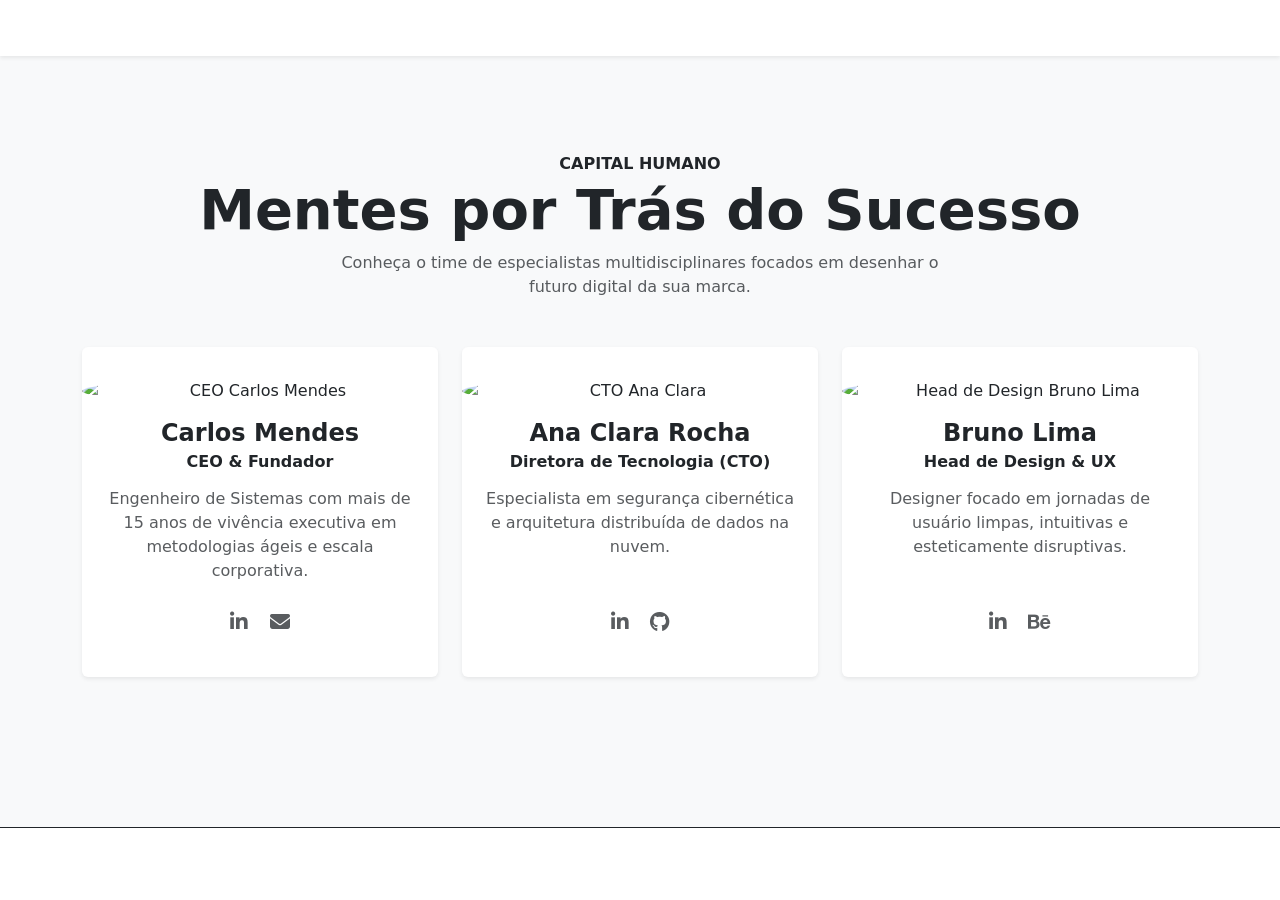
==== index.html @ ee26bb87 "Add files via upload" ====
<!DOCTYPE html>
<html lang="pt-BR">
<head>
    <meta charset="UTF-8">
    <meta name="viewport" content="width=device-width, initial-scale=1.0">
    <title>Nossa Equipe - InovaBrand</title>
    <!-- Bootstrap 5 CSS via CDN -->
    <link href="https://cdn.jsdelivr.net/npm/bootstrap@5.3.0/dist/css/bootstrap.min.css" rel="stylesheet">
    <!-- Font Awesome para Ícones -->
    <link rel="stylesheet" href="https://cdnjs.cloudflare.com/ajax/libs/font-awesome/6.4.0/css/all.min.css">
    <!-- Estilos Personalizados -->
    <link rel="stylesheet" href="css/estilo.css">
</head>
<body class="d-flex flex-column min-vh-100">

    <!-- BARRA DE NAVEGAÇÃO -->
    <nav class="navbar navbar-expand-lg navbar-dark bg-marca-primaria sticky-top shadow-sm">
        <div class="container">
            <a class="navbar-brand fw-bold text-uppercase d-flex align-items-center" href="index.html">
                <i class="fa-solid fa-rocket text-marca-secundaria me-2"></i>
                Inova<span class="text-marca-secundaria">Brand</span>
            </a>
            <button class="navbar-toggler" type="button" data-bs-toggle="collapse" data-bs-target="#navbarNav">
                <span class="navbar-toggler-icon"></span>
            </button>
            <div class="collapse navbar-collapse" id="navbarNav">
                <ul class="navbar-nav ms-auto fw-semibold">
                    <li class="nav-item"><a class="nav-link px-3" href="index.html">Início</a></li>
                    <li class="nav-item"><a class="nav-link px-3" href="index.html#sobre">Sobre Nós</a></li>
                    <li class="nav-item"><a class="nav-link px-3" href="index.html#produtos">Produtos</a></li>
                    <li class="nav-item"><a class="nav-link px-3 active" href="equipe.html">Equipe</a></li>
                    <li class="nav-item"><a class="nav-link px-3" href="index.html#contato">Contato</a></li>
                </ul>
            </div>
        </div>
    </nav>

    <!-- PÁGINA DE EQUIPE CORPORATIVA -->
    <section class="py-5 bg-light flex-grow-1">
        <div class="container my-5">
            <div class="text-center mb-5">
                <span class="text-marca-secundaria fw-bold text-uppercase">Capital Humano</span>
                <h1 class="display-4 fw-bold text-marca-primaria">Mentes por Trás do Sucesso</h1>
                <p class="text-muted mx-auto" style="max-width: 650px;">Conheça o time de especialistas multidisciplinares focados em desenhar o futuro digital da sua marca.</p>
            </div>

            <div class="row g-4 justify-content-center">
                <!-- Membro 1 -->
                <div class="col-12 col-sm-6 col-md-6 col-lg-4">
                    <div class="card card-equipe border-0 shadow-sm text-center h-100 py-4">
                        <img src="https://images.unsplash.com/photo-1560250097-0b93528c311a?auto=format&fit=crop&w=400&q=80" class="card-img-top rounded-circle mx-auto mt-2" alt="CEO Carlos Mendes">
                        <div class="card-body">
                            <h4 class="card-title fw-bold text-marca-primaria mb-1">Carlos Mendes</h4>
                            <h6 class="text-marca-secundaria fw-semibold mb-3">CEO & Fundador</h6>
                            <p class="card-text text-muted px-2">Engenheiro de Sistemas com mais de 15 anos de vivência executiva em metodologias ágeis e escala corporativa.</p>
                        </div>
                        <div class="card-footer bg-white border-0 pb-3">
                            <a href="#" class="text-muted mx-2 fs-5"><i class="fab fa-linkedin-in text-marca-primaria"></i></a>
                            <a href="#" class="text-muted mx-2 fs-5"><i class="fa-solid fa-envelope text-marca-primaria"></i></a>
                        </div>
                    </div>
                </div>

                <!-- Membro 2 -->
                <div class="col-12 col-sm-6 col-md-6 col-lg-4">
                    <div class="card card-equipe border-0 shadow-sm text-center h-100 py-4">
                        <img src="https://images.unsplash.com/photo-1573496359142-b8d87734a5a2?auto=format&fit=crop&w=400&q=80" class="card-img-top rounded-circle mx-auto mt-2" alt="CTO Ana Clara">
                        <div class="card-body">
                            <h4 class="card-title fw-bold text-marca-primaria mb-1">Ana Clara Rocha</h4>
                            <h6 class="text-marca-secundaria fw-semibold mb-3">Diretora de Tecnologia (CTO)</h6>
                            <p class="card-text text-muted px-2">Especialista em segurança cibernética e arquitetura distribuída de dados na nuvem.</p>
                        </div>
                        <div class="card-footer bg-white border-0 pb-3">
                            <a href="#" class="text-muted mx-2 fs-5"><i class="fab fa-linkedin-in text-marca-primaria"></i></a>
                            <a href="#" class="text-muted mx-2 fs-5"><i class="fab fa-github text-marca-primaria"></i></a>
                        </div>
                    </div>
                </div>

                <!-- Membro 3 -->
                <div class="col-12 col-sm-6 col-md-6 col-lg-4">
                    <div class="card card-equipe border-0 shadow-sm text-center h-100 py-4">
                        <img src="https://images.unsplash.com/photo-1519085360753-af0119f7cbe7?auto=format&fit=crop&w=400&q=80" class="card-img-top rounded-circle mx-auto mt-2" alt="Head de Design Bruno Lima">
                        <div class="card-body">
                            <h4 class="card-title fw-bold text-marca-primaria mb-1">Bruno Lima</h4>
                            <h6 class="text-marca-secundaria fw-semibold mb-3">Head de Design & UX</h6>
                            <p class="card-text text-muted px-2">Designer focado em jornadas de usuário limpas, intuitivas e esteticamente disruptivas.</p>
                        </div>
                        <div class="card-footer bg-white border-0 pb-3">
                            <a href="#" class="text-muted mx-2 fs-5"><i class="fab fa-linkedin-in text-marca-primaria"></i></a>
                            <a href="#" class="text-muted mx-2 fs-5"><i class="fab fa-behance text-marca-primaria"></i></a>
                        </div>
                    </div>
                </div>
            </div>
        </div>
    </section>

    <!-- RODAPÉ -->
    <footer class="bg-marca-primaria text-white py-4 text-center border-top border-dark">
        <div class="container">
            <p class="mb-0 text-white-50">© 2026 InovaBrand. Todos os direitos reservados.</p>
        </div>
    </footer>

    <!-- Bootstrap Bundle com Popper JS via CDN -->
    <script src="https://cdn.jsdelivr.net/npm/bootstrap@5.3.0/dist/js/bootstrap.bundle.min.js"></script>
</body>
</html>
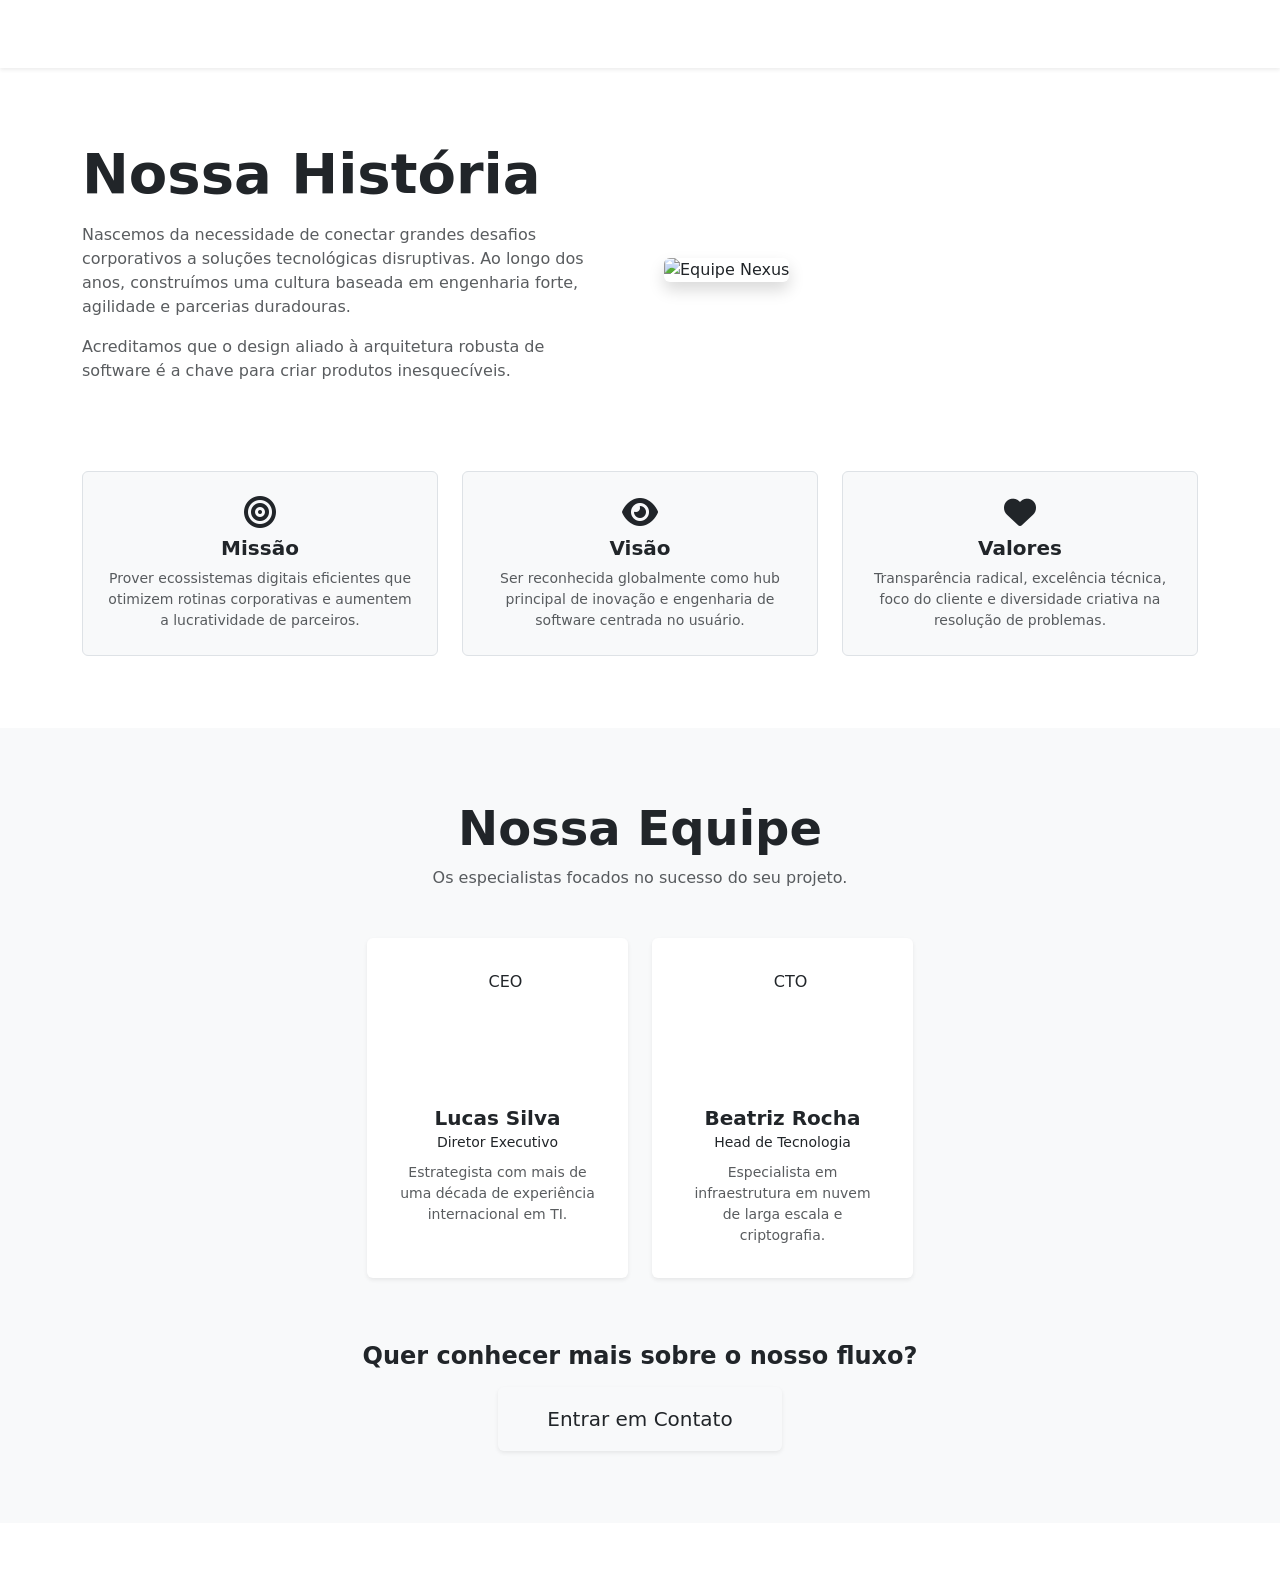
==== commit 82a26407: "Update index.html" ====
--- a/index.html
+++ b/index.html
@@ -3,107 +3,118 @@
 <head>
     <meta charset="UTF-8">
     <meta name="viewport" content="width=device-width, initial-scale=1.0">
-    <title>Nossa Equipe - InovaBrand</title>
-    <!-- Bootstrap 5 CSS via CDN -->
+    <title>Sobre Nós | Nexus Digital</title>
     <link href="https://cdn.jsdelivr.net/npm/bootstrap@5.3.0/dist/css/bootstrap.min.css" rel="stylesheet">
-    <!-- Font Awesome para Ícones -->
     <link rel="stylesheet" href="https://cdnjs.cloudflare.com/ajax/libs/font-awesome/6.4.0/css/all.min.css">
-    <!-- Estilos Personalizados -->
     <link rel="stylesheet" href="css/estilo.css">
 </head>
-<body class="d-flex flex-column min-vh-100">
+<body>
 
-    <!-- BARRA DE NAVEGAÇÃO -->
-    <nav class="navbar navbar-expand-lg navbar-dark bg-marca-primaria sticky-top shadow-sm">
+    <!-- NAVEGAÇÃO -->
+    <nav class="navbar navbar-expand-lg navbar-dark bg-brand-primary sticky-top shadow-sm">
         <div class="container">
-            <a class="navbar-brand fw-bold text-uppercase d-flex align-items-center" href="index.html">
-                <i class="fa-solid fa-rocket text-marca-secundaria me-2"></i>
-                Inova<span class="text-marca-secundaria">Brand</span>
-            </a>
+            <a class="navbar-brand fw-bold fs-3 text-uppercase" href="index.html">Nexus</a>
             <button class="navbar-toggler" type="button" data-bs-toggle="collapse" data-bs-target="#navbarNav">
                 <span class="navbar-toggler-icon"></span>
             </button>
             <div class="collapse navbar-collapse" id="navbarNav">
-                <ul class="navbar-nav ms-auto fw-semibold">
-                    <li class="nav-item"><a class="nav-link px-3" href="index.html">Início</a></li>
-                    <li class="nav-item"><a class="nav-link px-3" href="index.html#sobre">Sobre Nós</a></li>
-                    <li class="nav-item"><a class="nav-link px-3" href="index.html#produtos">Produtos</a></li>
-                    <li class="nav-item"><a class="nav-link px-3 active" href="equipe.html">Equipe</a></li>
-                    <li class="nav-item"><a class="nav-link px-3" href="index.html#contato">Contato</a></li>
+                <ul class="navbar-nav ms-auto fw-medium">
+                    <li class="nav-item"><a class="nav-link" href="index.html">Início</a></li>
+                    <li class="nav-item"><a class="nav-link active" href="sobre.html">Sobre</a></li>
+                    <li class="nav-item"><a class="nav-link" href="portfolio.html">Portfólio</a></li>
+                    <li class="nav-item"><a class="nav-link" href="servicos.html">Serviços</a></li>
+                    <li class="nav-item"><a class="nav-link" href="contato.html">Contato</a></li>
                 </ul>
             </div>
         </div>
     </nav>
 
-    <!-- PÁGINA DE EQUIPE CORPORATIVA -->
-    <section class="py-5 bg-light flex-grow-1">
-        <div class="container my-5">
-            <div class="text-center mb-5">
-                <span class="text-marca-secundaria fw-bold text-uppercase">Capital Humano</span>
-                <h1 class="display-4 fw-bold text-marca-primaria">Mentes por Trás do Sucesso</h1>
-                <p class="text-muted mx-auto" style="max-width: 650px;">Conheça o time de especialistas multidisciplinares focados em desenhar o futuro digital da sua marca.</p>
+    <!-- HISTÓRIA, MISSÃO E VALORES -->
+    <section class="py-5 bg-white">
+        <div class="container my-4">
+            <div class="row align-items-center g-5">
+                <div class="col-lg-6">
+                    <h1 class="display-4 fw-bold text-brand-primary mb-3">Nossa História</h1>
+                    <p class="text-muted leading-relaxed">Nascemos da necessidade de conectar grandes desafios corporativos a soluções tecnológicas disruptivas. Ao longo dos anos, construímos uma cultura baseada em engenharia forte, agilidade e parcerias duradouras.</p>
+                    <p class="text-muted">Acreditamos que o design aliado à arquitetura robusta de software é a chave para criar produtos inesquecíveis.</p>
+                </div>
+                <div class="col-lg-6">
+                    <img src="https://images.unsplash.com/photo-1522071820081-009f0129c71c?auto=format&fit=crop&w=600&q=80" class="img-fluid rounded shadow" alt="Equipe Nexus">
+                </div>
             </div>
 
-            <div class="row g-4 justify-content-center">
-                <!-- Membro 1 -->
-                <div class="col-12 col-sm-6 col-md-6 col-lg-4">
-                    <div class="card card-equipe border-0 shadow-sm text-center h-100 py-4">
-                        <img src="https://images.unsplash.com/photo-1560250097-0b93528c311a?auto=format&fit=crop&w=400&q=80" class="card-img-top rounded-circle mx-auto mt-2" alt="CEO Carlos Mendes">
-                        <div class="card-body">
-                            <h4 class="card-title fw-bold text-marca-primaria mb-1">Carlos Mendes</h4>
-                            <h6 class="text-marca-secundaria fw-semibold mb-3">CEO & Fundador</h6>
-                            <p class="card-text text-muted px-2">Engenheiro de Sistemas com mais de 15 anos de vivência executiva em metodologias ágeis e escala corporativa.</p>
-                        </div>
-                        <div class="card-footer bg-white border-0 pb-3">
-                            <a href="#" class="text-muted mx-2 fs-5"><i class="fab fa-linkedin-in text-marca-primaria"></i></a>
-                            <a href="#" class="text-muted mx-2 fs-5"><i class="fa-solid fa-envelope text-marca-primaria"></i></a>
-                        </div>
+            <!-- MISSÃO, VISÃO E VALORES -->
+            <div class="row g-4 mt-5 text-center">
+                <div class="col-md-4">
+                    <div class="p-4 border rounded h-100 bg-light">
+                        <i class="fa-solid fa-bullseye fa-2x text-brand-accent mb-2"></i>
+                        <h5 class="fw-bold">Missão</h5>
+                        <p class="text-muted small mb-0">Prover ecossistemas digitais eficientes que otimizem rotinas corporativas e aumentem a lucratividade de parceiros.</p>
                     </div>
                 </div>
-
-                <!-- Membro 2 -->
-                <div class="col-12 col-sm-6 col-md-6 col-lg-4">
-                    <div class="card card-equipe border-0 shadow-sm text-center h-100 py-4">
-                        <img src="https://images.unsplash.com/photo-1573496359142-b8d87734a5a2?auto=format&fit=crop&w=400&q=80" class="card-img-top rounded-circle mx-auto mt-2" alt="CTO Ana Clara">
-                        <div class="card-body">
-                            <h4 class="card-title fw-bold text-marca-primaria mb-1">Ana Clara Rocha</h4>
-                            <h6 class="text-marca-secundaria fw-semibold mb-3">Diretora de Tecnologia (CTO)</h6>
-                            <p class="card-text text-muted px-2">Especialista em segurança cibernética e arquitetura distribuída de dados na nuvem.</p>
-                        </div>
-                        <div class="card-footer bg-white border-0 pb-3">
-                            <a href="#" class="text-muted mx-2 fs-5"><i class="fab fa-linkedin-in text-marca-primaria"></i></a>
-                            <a href="#" class="text-muted mx-2 fs-5"><i class="fab fa-github text-marca-primaria"></i></a>
-                        </div>
+                <div class="col-md-4">
+                    <div class="p-4 border rounded h-100 bg-light">
+                        <i class="fa-solid fa-eye fa-2x text-brand-accent mb-2"></i>
+                        <h5 class="fw-bold">Visão</h5>
+                        <p class="text-muted small mb-0">Ser reconhecida globalmente como hub principal de inovação e engenharia de software centrada no usuário.</p>
                     </div>
                 </div>
-
-                <!-- Membro 3 -->
-                <div class="col-12 col-sm-6 col-md-6 col-lg-4">
-                    <div class="card card-equipe border-0 shadow-sm text-center h-100 py-4">
-                        <img src="https://images.unsplash.com/photo-1519085360753-af0119f7cbe7?auto=format&fit=crop&w=400&q=80" class="card-img-top rounded-circle mx-auto mt-2" alt="Head de Design Bruno Lima">
-                        <div class="card-body">
-                            <h4 class="card-title fw-bold text-marca-primaria mb-1">Bruno Lima</h4>
-                            <h6 class="text-marca-secundaria fw-semibold mb-3">Head de Design & UX</h6>
-                            <p class="card-text text-muted px-2">Designer focado em jornadas de usuário limpas, intuitivas e esteticamente disruptivas.</p>
-                        </div>
-                        <div class="card-footer bg-white border-0 pb-3">
-                            <a href="#" class="text-muted mx-2 fs-5"><i class="fab fa-linkedin-in text-marca-primaria"></i></a>
-                            <a href="#" class="text-muted mx-2 fs-5"><i class="fab fa-behance text-marca-primaria"></i></a>
-                        </div>
+                <div class="col-md-4">
+                    <div class="p-4 border rounded h-100 bg-light">
+                        <i class="fa-solid fa-heart fa-2x text-brand-accent mb-2"></i>
+                        <h5 class="fw-bold">Valores</h5>
+                        <p class="text-muted small mb-0">Transparência radical, excelência técnica, foco do cliente e diversidade criativa na resolução de problemas.</p>
                     </div>
                 </div>
             </div>
         </div>
     </section>
 
+    <!-- SEÇÃO EQUIPE -->
+    <section class="py-5 bg-light">
+        <div class="container my-4">
+            <div class="text-center mb-5">
+                <h2 class="fw-bold text-brand-primary display-5">Nossa Equipe</h2>
+                <p class="text-muted">Os especialistas focados no sucesso do seu projeto.</p>
+            </div>
+            <div class="row g-4 justify-content-center text-center">
+                <div class="col-sm-6 col-lg-3">
+                    <div class="card border-0 shadow-sm p-3 h-100">
+                        <img src="https://images.unsplash.com/photo-1560250097-0b93528c311a?auto=format&fit=crop&w=300&q=80" class="card-img-top rounded-circle mx-auto mt-3" style="width:120px; height:120px; object-fit:cover;" alt="CEO">
+                        <div class="card-body">
+                            <h5 class="card-title fw-bold mb-0">Lucas Silva</h5>
+                            <small class="text-brand-accent fw-medium">Diretor Executivo</small>
+                            <p class="card-text text-muted small mt-2">Estrategista com mais de uma década de experiência internacional em TI.</p>
+                        </div>
+                    </div>
+                </div>
+                <div class="col-sm-6 col-lg-3">
+                    <div class="card border-0 shadow-sm p-3 h-100">
+                        <img src="https://images.unsplash.com/photo-1573496359142-b8d87734a5a2?auto=format&fit=crop&w=300&q=80" class="card-img-top rounded-circle mx-auto mt-3" style="width:120px; height:120px; object-fit:cover;" alt="CTO">
+                        <div class="card-body">
+                            <h5 class="card-title fw-bold mb-0">Beatriz Rocha</h5>
+                            <small class="text-brand-accent fw-medium">Head de Tecnologia</small>
+                            <p class="card-text text-muted small mt-2">Especialista em infraestrutura em nuvem de larga escala e criptografia.</p>
+                        </div>
+                    </div>
+                </div>
+            </div>
+
+            <!-- CTA CONVITE -->
+            <div class="text-center mt-5 pt-3">
+                <h4 class="fw-bold text-brand-primary">Quer conhecer mais sobre o nosso fluxo?</h4>
+                <a href="contato.html" class="btn btn-brand btn-lg px-5 py-3 mt-2 rounded shadow-sm">Entrar em Contato</a>
+            </div>
+        </div>
+    </section>
+
     <!-- RODAPÉ -->
-    <footer class="bg-marca-primaria text-white py-4 text-center border-top border-dark">
+    <footer class="bg-brand-primary text-white py-4 text-center">
         <div class="container">
-            <p class="mb-0 text-white-50">© 2026 InovaBrand. Todos os direitos reservados.</p>
+            <p class="small text-white-50 mb-0">© 2026 Nexus Corporation. Todos os direitos reservados.</p>
         </div>
     </footer>
 
-    <!-- Bootstrap Bundle com Popper JS via CDN -->
     <script src="https://cdn.jsdelivr.net/npm/bootstrap@5.3.0/dist/js/bootstrap.bundle.min.js"></script>
 </body>
 </html>
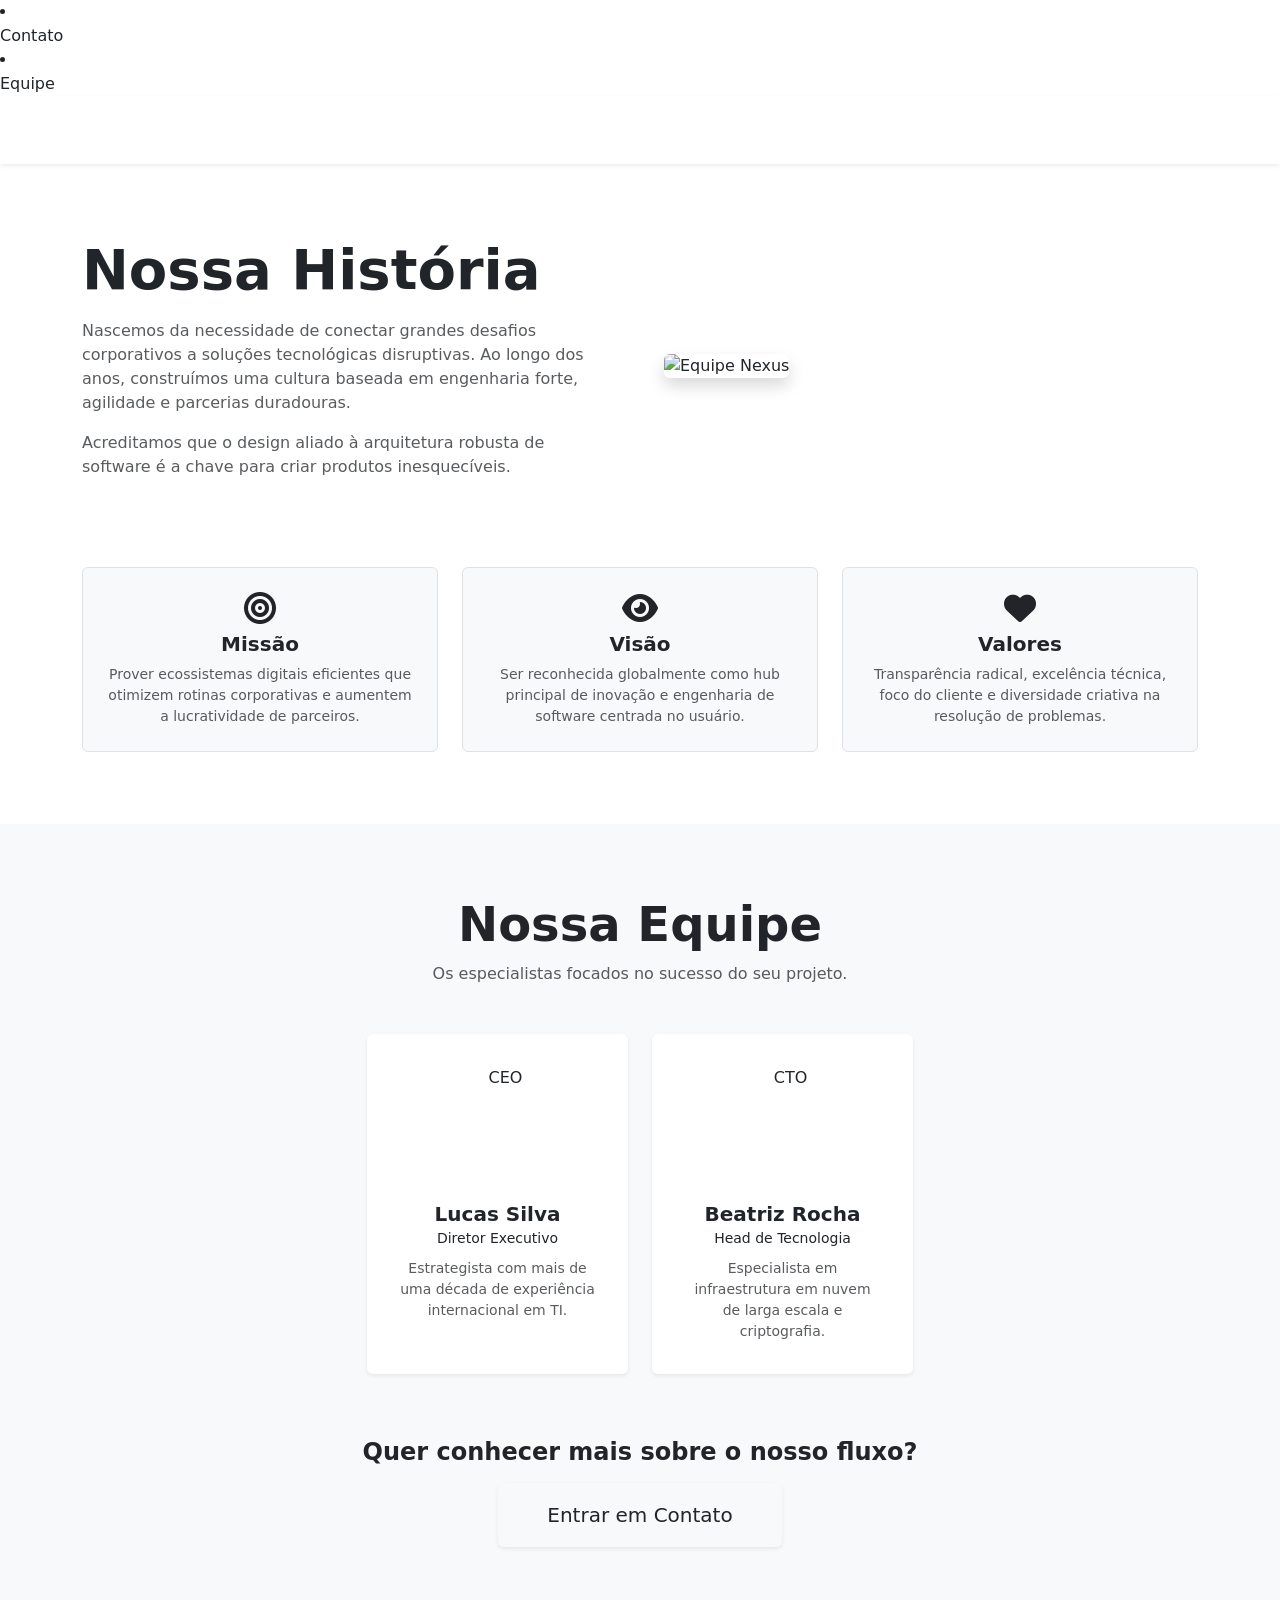
==== commit 4e963c94: "Update index.html" ====
--- a/index.html
+++ b/index.html
@@ -1,6 +1,12 @@
 <!DOCTYPE html>
 <html lang="pt-BR">
 <head>
+    <li class="nav-item">
+    <a class="nav-link" href="contatos.html">Contato</a>
+</li>
+<li class="nav-item">
+    <a class="nav-link" href="equipe.html">Equipe</a>
+</li>
     <meta charset="UTF-8">
     <meta name="viewport" content="width=device-width, initial-scale=1.0">
     <title>Sobre Nós | Nexus Digital</title>
